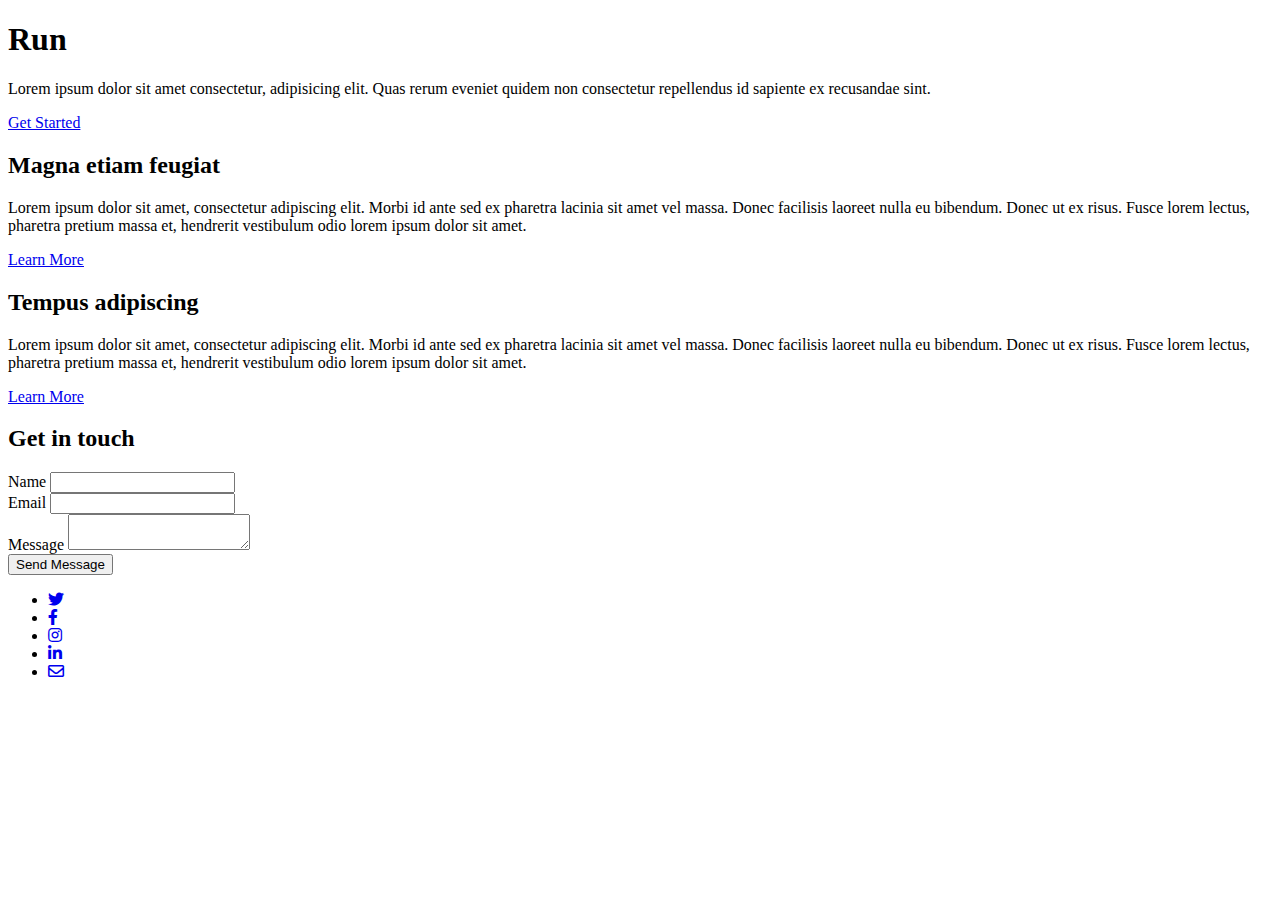
==== indexcorrige.html @ 623aed9e "correction 2" ====
<!DOCTYPE html>
<html lang="fr">

<head>
  <meta charset="UTF-8">
  <meta name="viewport" content="width=device-width, initial-scale=1.0">
  <title>Run</title>
  <link rel="stylesheet" href="https://cdnjs.cloudflare.com/ajax/libs/font-awesome/5.15.2/css/all.min.css" />
  <link rel="stylesheet" href="assets/style/style.css" />
</head>

<body>

  <header>
    <div class="container">
      <div>
        <h1>Run</h1>
        <p>Lorem ipsum dolor sit amet consectetur, adipisicing elit. Quas rerum eveniet quidem non consectetur
          repellendus
          id sapiente ex recusandae sint.</p>
        <a href="#" class="button">Get Started</a>
      </div>
    </div>
    <div class="img-banner"></div>
  </header>

  <section class="section-1">
    <div class="img"></div>
    <div class="container">
      <div>
        <h2>Magna etiam feugiat</h2>
        <p>Lorem ipsum dolor sit amet, consectetur adipiscing elit. Morbi id ante sed ex pharetra lacinia sit amet vel
          massa. Donec facilisis laoreet nulla eu bibendum. Donec ut ex risus. Fusce lorem lectus, pharetra pretium
          massa et, hendrerit vestibulum odio lorem ipsum dolor sit amet.</p>
        <a href="#" class="button">Learn More</a>
      </div>
    </div>
  </section>

  <section class="section-2">
    <div class="container">
      <div>
        <h2>Tempus adipiscing</h2>
        <p>Lorem ipsum dolor sit amet, consectetur adipiscing elit. Morbi id ante sed ex pharetra lacinia sit amet vel
          massa. Donec facilisis laoreet nulla eu bibendum. Donec ut ex risus. Fusce lorem lectus, pharetra pretium
          massa et, hendrerit vestibulum odio lorem ipsum dolor sit amet.</p>
        <a href="#" class="button">Learn More</a>
      </div>
    </div>
    <div class="img"></div>
  </section>

  <section class="contact">
    <h2>Get in touch</h2>
    <form method="post" action="#">
      <div class="form-grid">
        <div>
          <label for="name">Name</label>
          <input type="text" id="name" />
        </div>
        <div>
          <label for="email">Email</label>
          <input type="text" id="email" />
        </div>
        <div class="textarea">
          <label for="message">Message</label>
          <textarea id="message"></textarea>
        </div>
      </div>
      <input type="submit" class="button" value="Send Message" />
    </form>
  </section>

  <footer>
    <ul>
      <li>
        <a href="#">
          <i class="fab fa-twitter"></i>
        </a>
      </li>
      <li>
        <a href="#">
          <i class="fab fa-facebook-f"></i>
        </a>
      </li>
      <li>
        <a href="#">
          <i class="fab fa-instagram"></i>
        </a>
      </li>
      <li>
        <a href="#">
          <i class="fab fa-linkedin-in"></i>
        </a>
      </li>
      <li>
        <a href="#">
          <i class="far fa-envelope"></i>
        </a>
      </li>
    </ul>

  </footer>


</body>

</html>
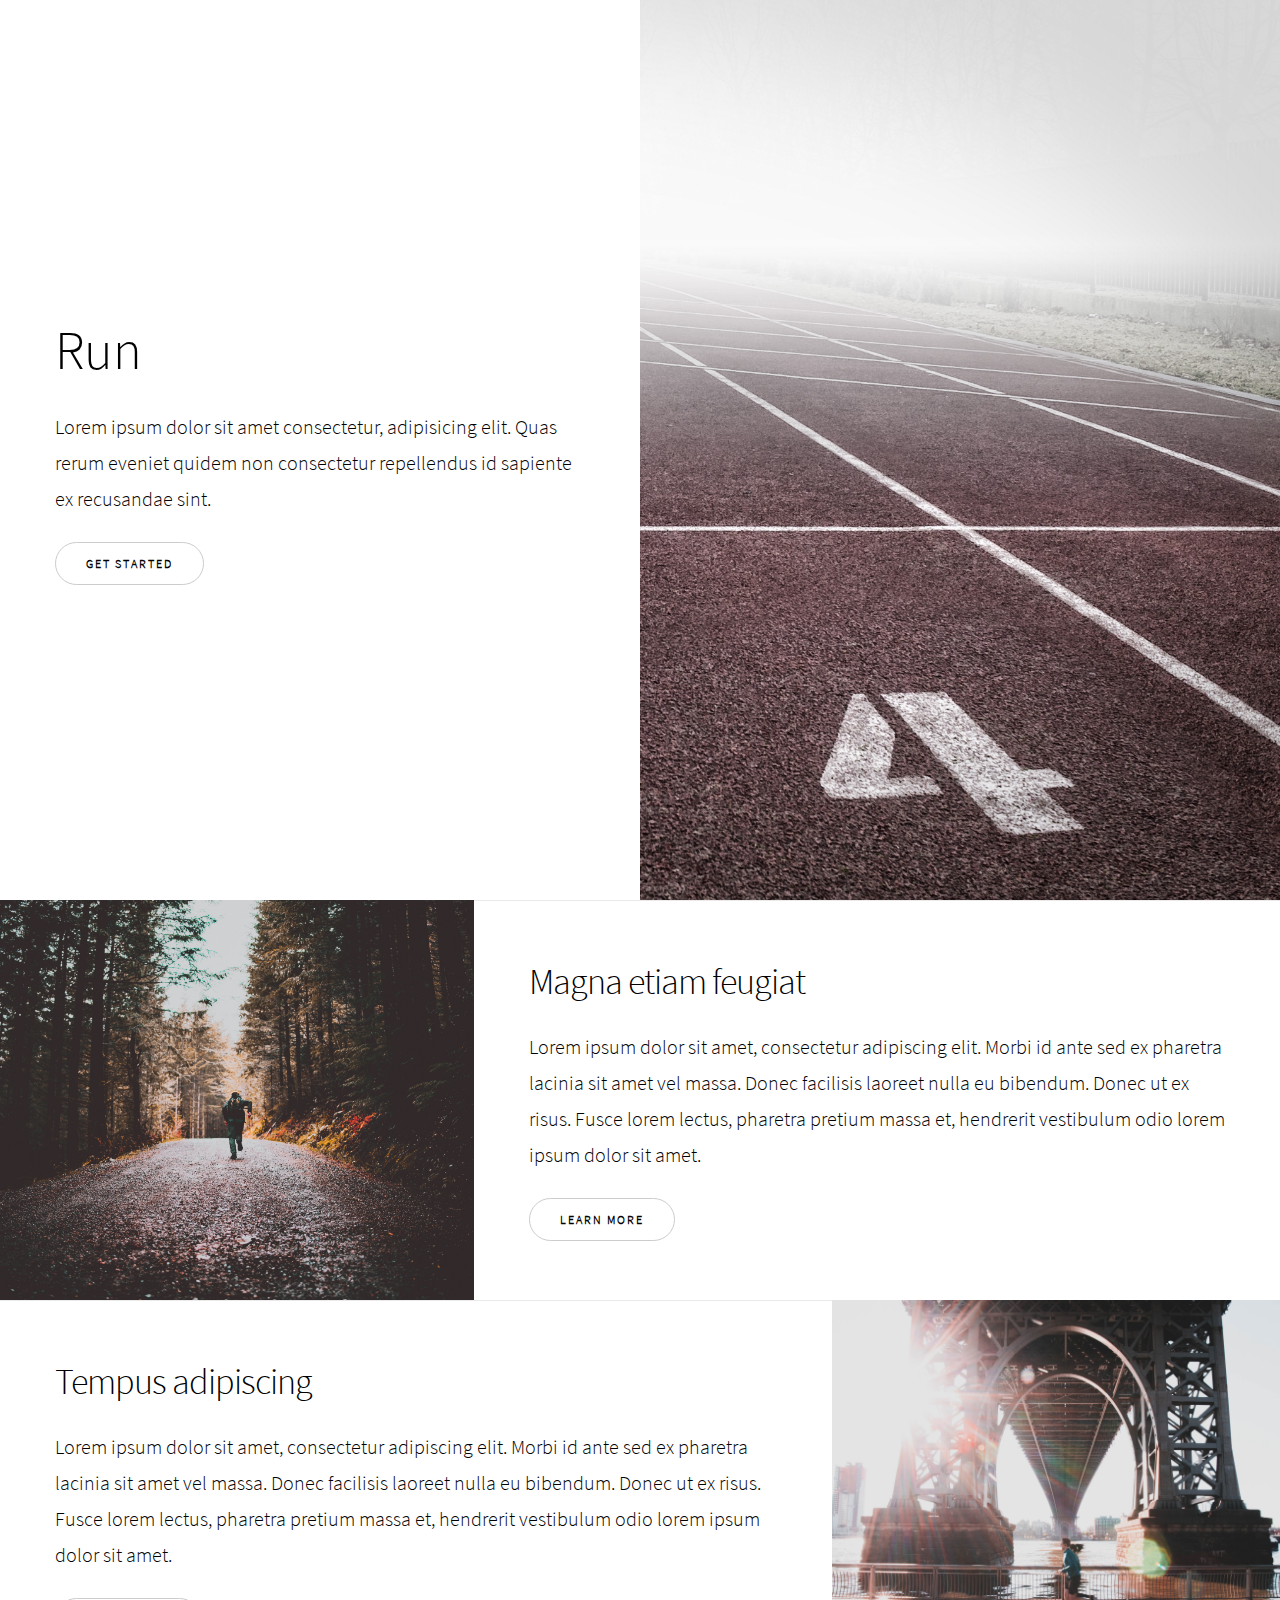
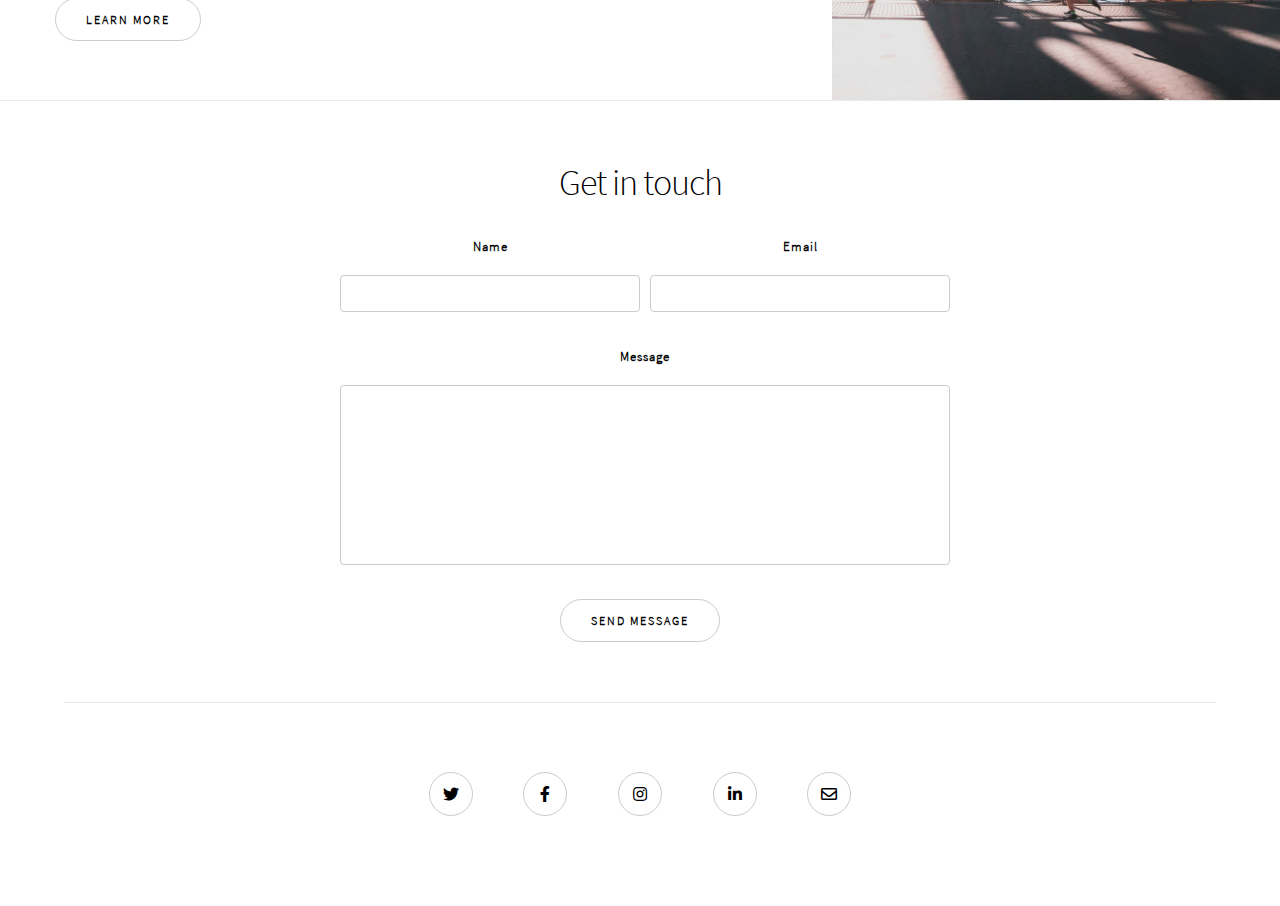
==== commit 4556026d: "Version 2" ====
--- a/indexcorrige.html
+++ b/indexcorrige.html
@@ -1,108 +1,115 @@
 <!DOCTYPE html>
 <html lang="fr">
+  <head>
+    <meta charset="UTF-8" />
+    <meta name="viewport" content="width=device-width, initial-scale=1.0" />
+    <title>Run</title>
+    <link
+      rel="stylesheet"
+      href="https://cdnjs.cloudflare.com/ajax/libs/font-awesome/5.15.2/css/all.min.css"
+    />
+    <link rel="stylesheet" href="stylecorrige.css" />
+  </head>
 
-<head>
-  <meta charset="UTF-8">
-  <meta name="viewport" content="width=device-width, initial-scale=1.0">
-  <title>Run</title>
-  <link rel="stylesheet" href="https://cdnjs.cloudflare.com/ajax/libs/font-awesome/5.15.2/css/all.min.css" />
-  <link rel="stylesheet" href="assets/style/style.css" />
-</head>
-
-<body>
-
-  <header>
-    <div class="container">
-      <div>
-        <h1>Run</h1>
-        <p>Lorem ipsum dolor sit amet consectetur, adipisicing elit. Quas rerum eveniet quidem non consectetur
-          repellendus
-          id sapiente ex recusandae sint.</p>
-        <a href="#" class="button">Get Started</a>
-      </div>
-    </div>
-    <div class="img-banner"></div>
-  </header>
-
-  <section class="section-1">
-    <div class="img"></div>
-    <div class="container">
-      <div>
-        <h2>Magna etiam feugiat</h2>
-        <p>Lorem ipsum dolor sit amet, consectetur adipiscing elit. Morbi id ante sed ex pharetra lacinia sit amet vel
-          massa. Donec facilisis laoreet nulla eu bibendum. Donec ut ex risus. Fusce lorem lectus, pharetra pretium
-          massa et, hendrerit vestibulum odio lorem ipsum dolor sit amet.</p>
-        <a href="#" class="button">Learn More</a>
-      </div>
-    </div>
-  </section>
-
-  <section class="section-2">
-    <div class="container">
-      <div>
-        <h2>Tempus adipiscing</h2>
-        <p>Lorem ipsum dolor sit amet, consectetur adipiscing elit. Morbi id ante sed ex pharetra lacinia sit amet vel
-          massa. Donec facilisis laoreet nulla eu bibendum. Donec ut ex risus. Fusce lorem lectus, pharetra pretium
-          massa et, hendrerit vestibulum odio lorem ipsum dolor sit amet.</p>
-        <a href="#" class="button">Learn More</a>
-      </div>
-    </div>
-    <div class="img"></div>
-  </section>
-
-  <section class="contact">
-    <h2>Get in touch</h2>
-    <form method="post" action="#">
-      <div class="form-grid">
+  <body>
+    <header>
+      <div class="container">
         <div>
-          <label for="name">Name</label>
-          <input type="text" id="name" />
-        </div>
-        <div>
-          <label for="email">Email</label>
-          <input type="text" id="email" />
-        </div>
-        <div class="textarea">
-          <label for="message">Message</label>
-          <textarea id="message"></textarea>
+          <h1>Run</h1>
+          <p>
+            Lorem ipsum dolor sit amet consectetur, adipisicing elit. Quas rerum
+            eveniet quidem non consectetur repellendus id sapiente ex recusandae
+            sint.
+          </p>
+          <a href="#" class="button">Get Started</a>
         </div>
       </div>
-      <input type="submit" class="button" value="Send Message" />
-    </form>
-  </section>
+      <div class="img-banner"></div>
+    </header>
 
-  <footer>
-    <ul>
-      <li>
-        <a href="#">
-          <i class="fab fa-twitter"></i>
-        </a>
-      </li>
-      <li>
-        <a href="#">
-          <i class="fab fa-facebook-f"></i>
-        </a>
-      </li>
-      <li>
-        <a href="#">
-          <i class="fab fa-instagram"></i>
-        </a>
-      </li>
-      <li>
-        <a href="#">
-          <i class="fab fa-linkedin-in"></i>
-        </a>
-      </li>
-      <li>
-        <a href="#">
-          <i class="far fa-envelope"></i>
-        </a>
-      </li>
-    </ul>
+    <section class="section-1">
+      <div class="img"></div>
+      <div class="container">
+        <div>
+          <h2>Magna etiam feugiat</h2>
+          <p>
+            Lorem ipsum dolor sit amet, consectetur adipiscing elit. Morbi id
+            ante sed ex pharetra lacinia sit amet vel massa. Donec facilisis
+            laoreet nulla eu bibendum. Donec ut ex risus. Fusce lorem lectus,
+            pharetra pretium massa et, hendrerit vestibulum odio lorem ipsum
+            dolor sit amet.
+          </p>
+          <a href="#" class="button">Learn More</a>
+        </div>
+      </div>
+    </section>
 
-  </footer>
+    <section class="section-2">
+      <div class="container">
+        <div>
+          <h2>Tempus adipiscing</h2>
+          <p>
+            Lorem ipsum dolor sit amet, consectetur adipiscing elit. Morbi id
+            ante sed ex pharetra lacinia sit amet vel massa. Donec facilisis
+            laoreet nulla eu bibendum. Donec ut ex risus. Fusce lorem lectus,
+            pharetra pretium massa et, hendrerit vestibulum odio lorem ipsum
+            dolor sit amet.
+          </p>
+          <a href="#" class="button">Learn More</a>
+        </div>
+      </div>
+      <div class="img"></div>
+    </section>
 
+    <section class="contact">
+      <h2>Get in touch</h2>
+      <form method="post" action="#">
+        <div class="form-grid">
+          <div>
+            <label for="name">Name</label>
+            <input type="text" id="name" />
+          </div>
+          <div>
+            <label for="email">Email</label>
+            <input type="text" id="email" />
+          </div>
+          <div class="textarea">
+            <label for="message">Message</label>
+            <textarea id="message"></textarea>
+          </div>
+        </div>
+        <input type="submit" class="button" value="Send Message" />
+      </form>
+    </section>
 
-</body>
-
-</html>+    <footer>
+      <ul>
+        <li>
+          <a href="#">
+            <i class="fab fa-twitter"></i>
+          </a>
+        </li>
+        <li>
+          <a href="#">
+            <i class="fab fa-facebook-f"></i>
+          </a>
+        </li>
+        <li>
+          <a href="#">
+            <i class="fab fa-instagram"></i>
+          </a>
+        </li>
+        <li>
+          <a href="#">
+            <i class="fab fa-linkedin-in"></i>
+          </a>
+        </li>
+        <li>
+          <a href="#">
+            <i class="far fa-envelope"></i>
+          </a>
+        </li>
+      </ul>
+    </footer>
+  </body>
+</html>
--- a/stylecorrige.css
+++ b/stylecorrige.css
@@ -0,0 +1,226 @@
+@font-face {
+  font-family: "Source Sans Pro";
+  src: url(./fonts/SourceSansPro-Light.ttf);
+}
+
+* {
+  margin: 0;
+  padding: 0;
+  box-sizing: border-box;
+  list-style-type: none;
+  margin-block: 0;
+  outline: none;
+}
+
+h1 {
+  font-size: 3.4rem;
+  font-weight: 200;
+}
+
+h2 {
+  font-size: 2.25rem;
+  font-weight: 500;
+  letter-spacing: -1px;
+}
+
+a,
+a:visited {
+  color: black;
+  text-decoration: none;
+}
+
+p {
+  line-height: 36px;
+  margin: 25px 0;
+  font-size: 1.25rem;
+}
+
+.button {
+  border: 1px solid #ccc;
+  background: transparent;
+  border-radius: 50px;
+  padding: 13px 30px;
+  display: inline-block;
+  text-transform: uppercase;
+  letter-spacing: 2px;
+  cursor: pointer;
+  font: 700 0.75rem "Source Sans pro";
+  transition: 0.3s;
+}
+
+.button:hover,
+footer a:hover {
+  border: 1px solid skyblue;
+  color: skyblue;
+}
+
+.container {
+  display: flex;
+  justify-content: center;
+  align-items: center;
+  padding: 55px;
+}
+
+body {
+  font-family: "Source Sans Pro", sans-serif;
+}
+
+.section-1,
+.section-2,
+.contact {
+  box-shadow: inset 0 1px 0 rgba(0, 0, 0, 0.082);
+}
+
+header {
+  min-height: 100vh;
+  display: grid;
+  grid-template-columns: 50% 50%;
+}
+
+.img-banner {
+  background: url(./img/banner.jpg) right/cover;
+}
+
+/**************** SECTION 1 ****************/
+.section-1 {
+  display: grid;
+  grid-template-columns: 37% 63%;
+  min-height: 400px;
+}
+
+.section-1 .img {
+  background: url(./img/img-left.jpg) center/cover;
+}
+
+/**************** SECTION 2 *****************/
+.section-2 {
+  display: grid;
+  grid-template-columns: 65% 35%;
+  min-height: 400px;
+}
+
+.section-2 .img {
+  background: url(./img/img-right.jpg) center/cover;
+}
+
+/***************** CONTACT ******************/
+.contact {
+  text-align: center;
+  position: relative;
+  padding: 60px 0;
+}
+
+.form-grid {
+  display: grid;
+  grid-template-columns: 50% 50%;
+  grid-template-rows: 100px 224px;
+  grid-template-areas:
+    "input1 input2"
+    "texta texta";
+  gap: 10px;
+  width: 85%;
+  max-width: 600px;
+  margin: 30px auto;
+}
+
+.textarea {
+  grid-area: texta;
+}
+
+label {
+  font-weight: 600;
+  font-size: 0.8rem;
+  letter-spacing: 1px;
+}
+
+input[type="text"],
+textarea {
+  width: 100%;
+  margin: 20px 0 40px;
+  border-radius: 4px;
+  border: 1px solid #ccc;
+  padding: 10px;
+  transition: 0.2s;
+}
+
+input[type="text"]:focus,
+textarea:focus {
+  border: 2px solid skyblue;
+}
+
+textarea {
+  resize: none;
+  height: 180px;
+}
+
+/*********************** FOOTER ************************/
+footer {
+  padding: 70px 0 90px;
+  position: relative;
+}
+
+footer:before {
+  content: "";
+  position: absolute;
+  width: 90%;
+  height: 1px;
+  background: rgba(0, 0, 0, 0.082);
+  top: 0px;
+  left: 50%;
+  transform: translateX(-50%);
+}
+
+footer ul {
+  display: flex;
+  justify-content: space-between;
+  width: 33%;
+  min-width: 300px;
+  margin: 0 auto;
+}
+
+footer a {
+  border: 1px solid #ccc;
+  border-radius: 50px;
+  width: 44px;
+  height: 44px;
+  display: flex;
+  justify-content: center;
+  align-items: center;
+  transition: 0.3s;
+}
+
+/******************* RESPONSIVE *******************/
+@media screen and (max-width: 650px) {
+
+  header,
+  .section-1,
+  .section-2 {
+    display: block;
+  }
+
+  header {
+    height: auto;
+  }
+
+  header .img-banner {
+    height: 50vh;
+    margin-top: 30px;
+  }
+
+  .container {
+    padding: 15px;
+  }
+
+  footer ul {
+    min-width: 200px;
+  }
+
+  footer a {
+    width: 24px;
+    height: 24px;
+  }
+
+  footer i {
+    font-size: 0.6rem;
+  }
+}